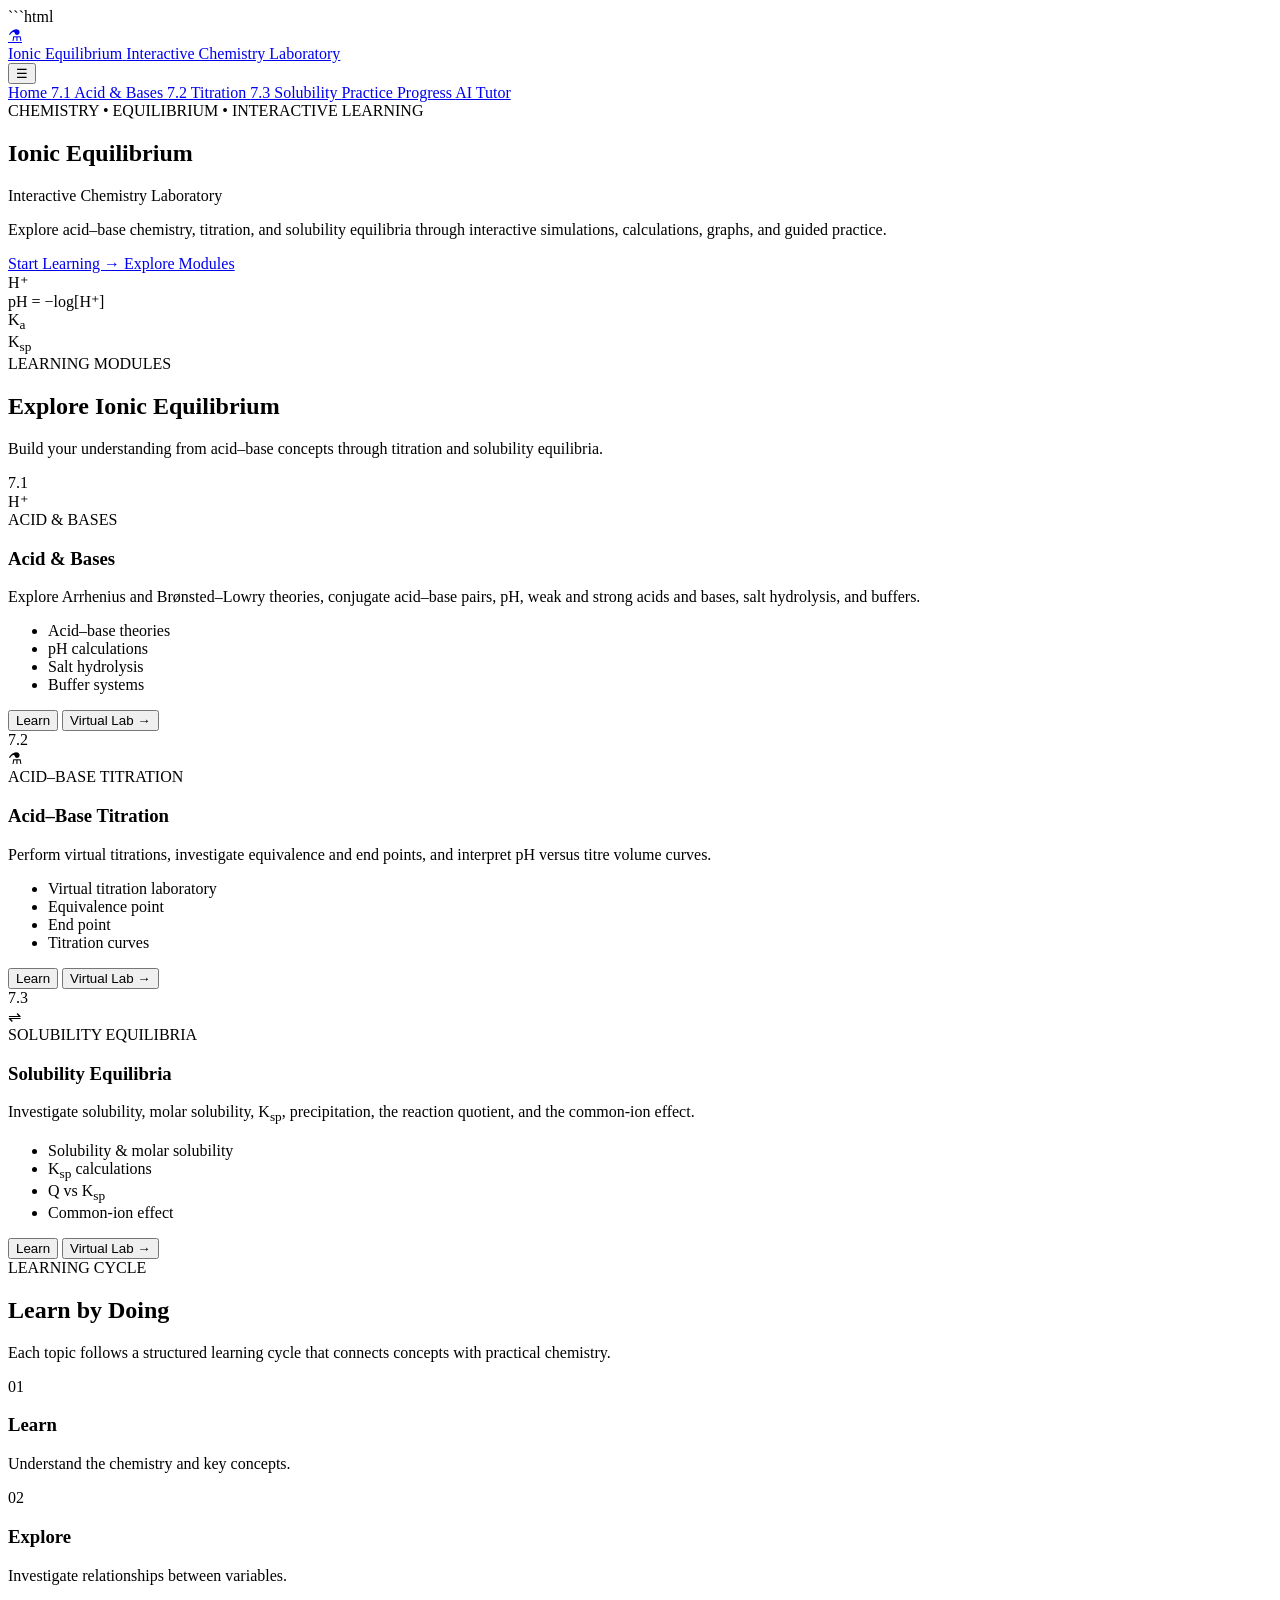
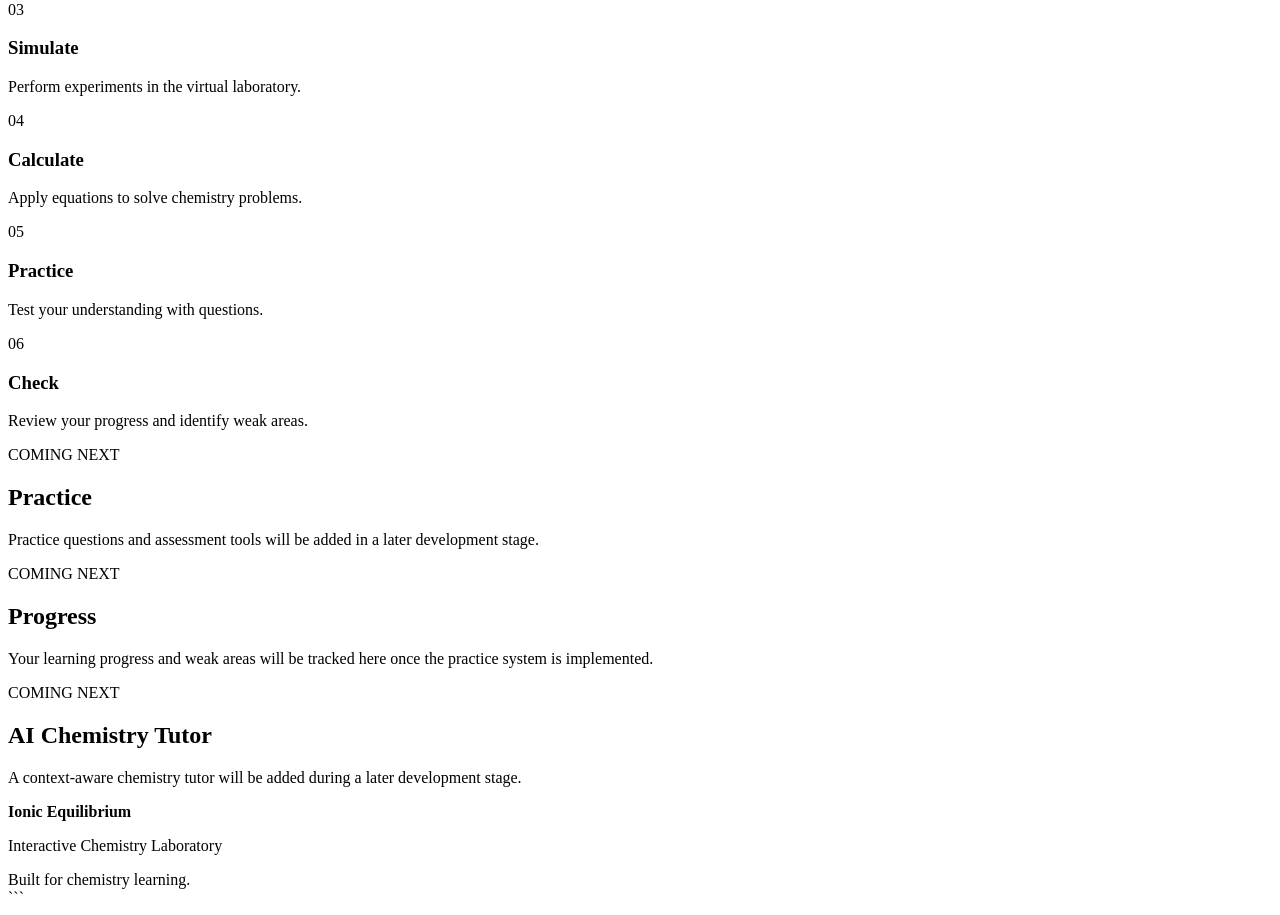
==== index.html @ eccb5e47 "Add initial HTML structure for chemistry laboratoryAdd website homepage This file contains the compl" ====
```html
<!DOCTYPE html>
<html lang="en">
<head>
    <meta charset="UTF-8">
    <meta name="viewport" content="width=device-width, initial-scale=1.0">

    <title>Ionic Equilibrium — Interactive Chemistry Laboratory</title>

    <meta
        name="description"
        content="An interactive chemistry learning platform for Ionic Equilibrium."
    >

    <link rel="stylesheet" href="style.css">
</head>

<body>

    <!-- =========================
         HEADER / NAVIGATION
    ========================== -->
    <header class="site-header">
        <div class="header-container">

            <a href="index.html" class="brand">
                <div class="brand-icon">⚗</div>

                <div class="brand-text">
                    <span class="brand-title">Ionic Equilibrium</span>
                    <span class="brand-subtitle">Interactive Chemistry Laboratory</span>
                </div>
            </a>

            <button
                class="mobile-menu-button"
                id="mobileMenuButton"
                aria-label="Open navigation menu"
                aria-expanded="false"
            >
                ☰
            </button>

            <nav class="main-navigation" id="mainNavigation">

                <a href="index.html" class="nav-link active">
                    Home
                </a>

                <a href="#acid-bases" class="nav-link">
                    7.1 Acid &amp; Bases
                </a>

                <a href="#titration" class="nav-link">
                    7.2 Titration
                </a>

                <a href="#solubility" class="nav-link">
                    7.3 Solubility
                </a>

                <a href="#practice" class="nav-link">
                    Practice
                </a>

                <a href="#progress" class="nav-link">
                    Progress
                </a>

                <a href="#tutor" class="nav-link">
                    AI Tutor
                </a>

            </nav>

        </div>
    </header>


    <!-- =========================
         MAIN CONTENT
    ========================== -->
    <main>

        <!-- HERO -->
        <section class="hero-section">

            <div class="hero-container">

                <div class="hero-content">

                    <span class="eyebrow">
                        CHEMISTRY • EQUILIBRIUM • INTERACTIVE LEARNING
                    </span>

                    <h1>
                        Ionic
                        <span>Equilibrium</span>
                    </h1>

                    <p class="hero-subtitle">
                        Interactive Chemistry Laboratory
                    </p>

                    <p class="hero-description">
                        Explore acid–base chemistry, titration, and solubility
                        equilibria through interactive simulations, calculations,
                        graphs, and guided practice.
                    </p>

                    <div class="hero-actions">

                        <a href="#modules" class="button button-primary">
                            Start Learning
                            <span>→</span>
                        </a>

                        <a href="#modules" class="button button-secondary">
                            Explore Modules
                        </a>

                    </div>

                </div>


                <!-- HERO SCIENCE VISUAL -->
                <div class="hero-visual">

                    <div class="molecule-orbit orbit-one">
                        <div class="electron"></div>
                    </div>

                    <div class="molecule-orbit orbit-two">
                        <div class="electron"></div>
                    </div>

                    <div class="molecule-core">
                        <span>H⁺</span>
                    </div>

                    <div class="floating-formula formula-one">
                        pH = −log[H⁺]
                    </div>

                    <div class="floating-formula formula-two">
                        K<sub>a</sub>
                    </div>

                    <div class="floating-formula formula-three">
                        K<sub>sp</sub>
                    </div>

                </div>

            </div>

        </section>


        <!-- MODULES -->
        <section class="modules-section" id="modules">

            <div class="section-container">

                <div class="section-heading">

                    <span class="section-label">
                        LEARNING MODULES
                    </span>

                    <h2>
                        Explore Ionic Equilibrium
                    </h2>

                    <p>
                        Build your understanding from acid–base concepts
                        through titration and solubility equilibria.
                    </p>

                </div>


                <div class="module-grid">

                    <!-- 7.1 -->
                    <article class="module-card" id="acid-bases">

                        <div class="module-number">
                            7.1
                        </div>

                        <div class="module-icon acid-icon">
                            H⁺
                        </div>

                        <div class="module-content">

                            <span class="module-category">
                                ACID &amp; BASES
                            </span>

                            <h3>
                                Acid &amp; Bases
                            </h3>

                            <p>
                                Explore Arrhenius and Brønsted–Lowry theories,
                                conjugate acid–base pairs, pH, weak and strong
                                acids and bases, salt hydrolysis, and buffers.
                            </p>

                            <ul class="module-topics">
                                <li>Acid–base theories</li>
                                <li>pH calculations</li>
                                <li>Salt hydrolysis</li>
                                <li>Buffer systems</li>
                            </ul>

                            <div class="module-actions">

                                <button
                                    class="module-button learn-button"
                                    data-module="acid-bases"
                                >
                                    Learn
                                </button>

                                <button
                                    class="module-button lab-button"
                                    data-module="acid-bases"
                                >
                                    Virtual Lab
                                    <span>→</span>
                                </button>

                            </div>

                        </div>

                    </article>


                    <!-- 7.2 -->
                    <article class="module-card" id="titration">

                        <div class="module-number">
                            7.2
                        </div>

                        <div class="module-icon titration-icon">
                            ⚗
                        </div>

                        <div class="module-content">

                            <span class="module-category">
                                ACID–BASE TITRATION
                            </span>

                            <h3>
                                Acid–Base Titration
                            </h3>

                            <p>
                                Perform virtual titrations, investigate
                                equivalence and end points, and interpret
                                pH versus titre volume curves.
                            </p>

                            <ul class="module-topics">
                                <li>Virtual titration laboratory</li>
                                <li>Equivalence point</li>
                                <li>End point</li>
                                <li>Titration curves</li>
                            </ul>

                            <div class="module-actions">

                                <button
                                    class="module-button learn-button"
                                    data-module="titration"
                                >
                                    Learn
                                </button>

                                <button
                                    class="module-button lab-button"
                                    data-module="titration"
                                >
                                    Virtual Lab
                                    <span>→</span>
                                </button>

                            </div>

                        </div>

                    </article>


                    <!-- 7.3 -->
                    <article class="module-card" id="solubility">

                        <div class="module-number">
                            7.3
                        </div>

                        <div class="module-icon solubility-icon">
                            ⇌
                        </div>

                        <div class="module-content">

                            <span class="module-category">
                                SOLUBILITY EQUILIBRIA
                            </span>

                            <h3>
                                Solubility Equilibria
                            </h3>

                            <p>
                                Investigate solubility, molar solubility,
                                K<sub>sp</sub>, precipitation, the reaction
                                quotient, and the common-ion effect.
                            </p>

                            <ul class="module-topics">
                                <li>Solubility &amp; molar solubility</li>
                                <li>K<sub>sp</sub> calculations</li>
                                <li>Q vs K<sub>sp</sub></li>
                                <li>Common-ion effect</li>
                            </ul>

                            <div class="module-actions">

                                <button
                                    class="module-button learn-button"
                                    data-module="solubility"
                                >
                                    Learn
                                </button>

                                <button
                                    class="module-button lab-button"
                                    data-module="solubility"
                                >
                                    Virtual Lab
                                    <span>→</span>
                                </button>

                            </div>

                        </div>

                    </article>

                </div>

            </div>

        </section>


        <!-- LEARNING CYCLE -->
        <section class="learning-cycle-section">

            <div class="section-container">

                <div class="section-heading">

                    <span class="section-label">
                        LEARNING CYCLE
                    </span>

                    <h2>
                        Learn by Doing
                    </h2>

                    <p>
                        Each topic follows a structured learning cycle
                        that connects concepts with practical chemistry.
                    </p>

                </div>


                <div class="cycle-grid">

                    <div class="cycle-item">
                        <div class="cycle-number">01</div>
                        <h3>Learn</h3>
                        <p>Understand the chemistry and key concepts.</p>
                    </div>

                    <div class="cycle-item">
                        <div class="cycle-number">02</div>
                        <h3>Explore</h3>
                        <p>Investigate relationships between variables.</p>
                    </div>

                    <div class="cycle-item">
                        <div class="cycle-number">03</div>
                        <h3>Simulate</h3>
                        <p>Perform experiments in the virtual laboratory.</p>
                    </div>

                    <div class="cycle-item">
                        <div class="cycle-number">04</div>
                        <h3>Calculate</h3>
                        <p>Apply equations to solve chemistry problems.</p>
                    </div>

                    <div class="cycle-item">
                        <div class="cycle-number">05</div>
                        <h3>Practice</h3>
                        <p>Test your understanding with questions.</p>
                    </div>

                    <div class="cycle-item">
                        <div class="cycle-number">06</div>
                        <h3>Check</h3>
                        <p>Review your progress and identify weak areas.</p>
                    </div>

                </div>

            </div>

        </section>


        <!-- PLACEHOLDER SECTIONS -->
        <section class="placeholder-section" id="practice">

            <div class="section-container">

                <span class="section-label">COMING NEXT</span>

                <h2>Practice</h2>

                <p>
                    Practice questions and assessment tools will be added
                    in a later development stage.
                </p>

            </div>

        </section>


        <section class="placeholder-section" id="progress">

            <div class="section-container">

                <span class="section-label">COMING NEXT</span>

                <h2>Progress</h2>

                <p>
                    Your learning progress and weak areas will be tracked
                    here once the practice system is implemented.
                </p>

            </div>

        </section>


        <section class="placeholder-section" id="tutor">

            <div class="section-container">

                <span class="section-label">COMING NEXT</span>

                <h2>AI Chemistry Tutor</h2>

                <p>
                    A context-aware chemistry tutor will be added during
                    a later development stage.
                </p>

            </div>

        </section>

    </main>


    <!-- =========================
         FOOTER
    ========================== -->
    <footer class="site-footer">

        <div class="footer-container">

            <div>
                <strong>Ionic Equilibrium</strong>
                <p>Interactive Chemistry Laboratory</p>
            </div>

            <div class="footer-note">
                Built for chemistry learning.
            </div>

        </div>

    </footer>


    <!-- JAVASCRIPT -->
    <script src="script.js"></script>

</body>
</html>
```
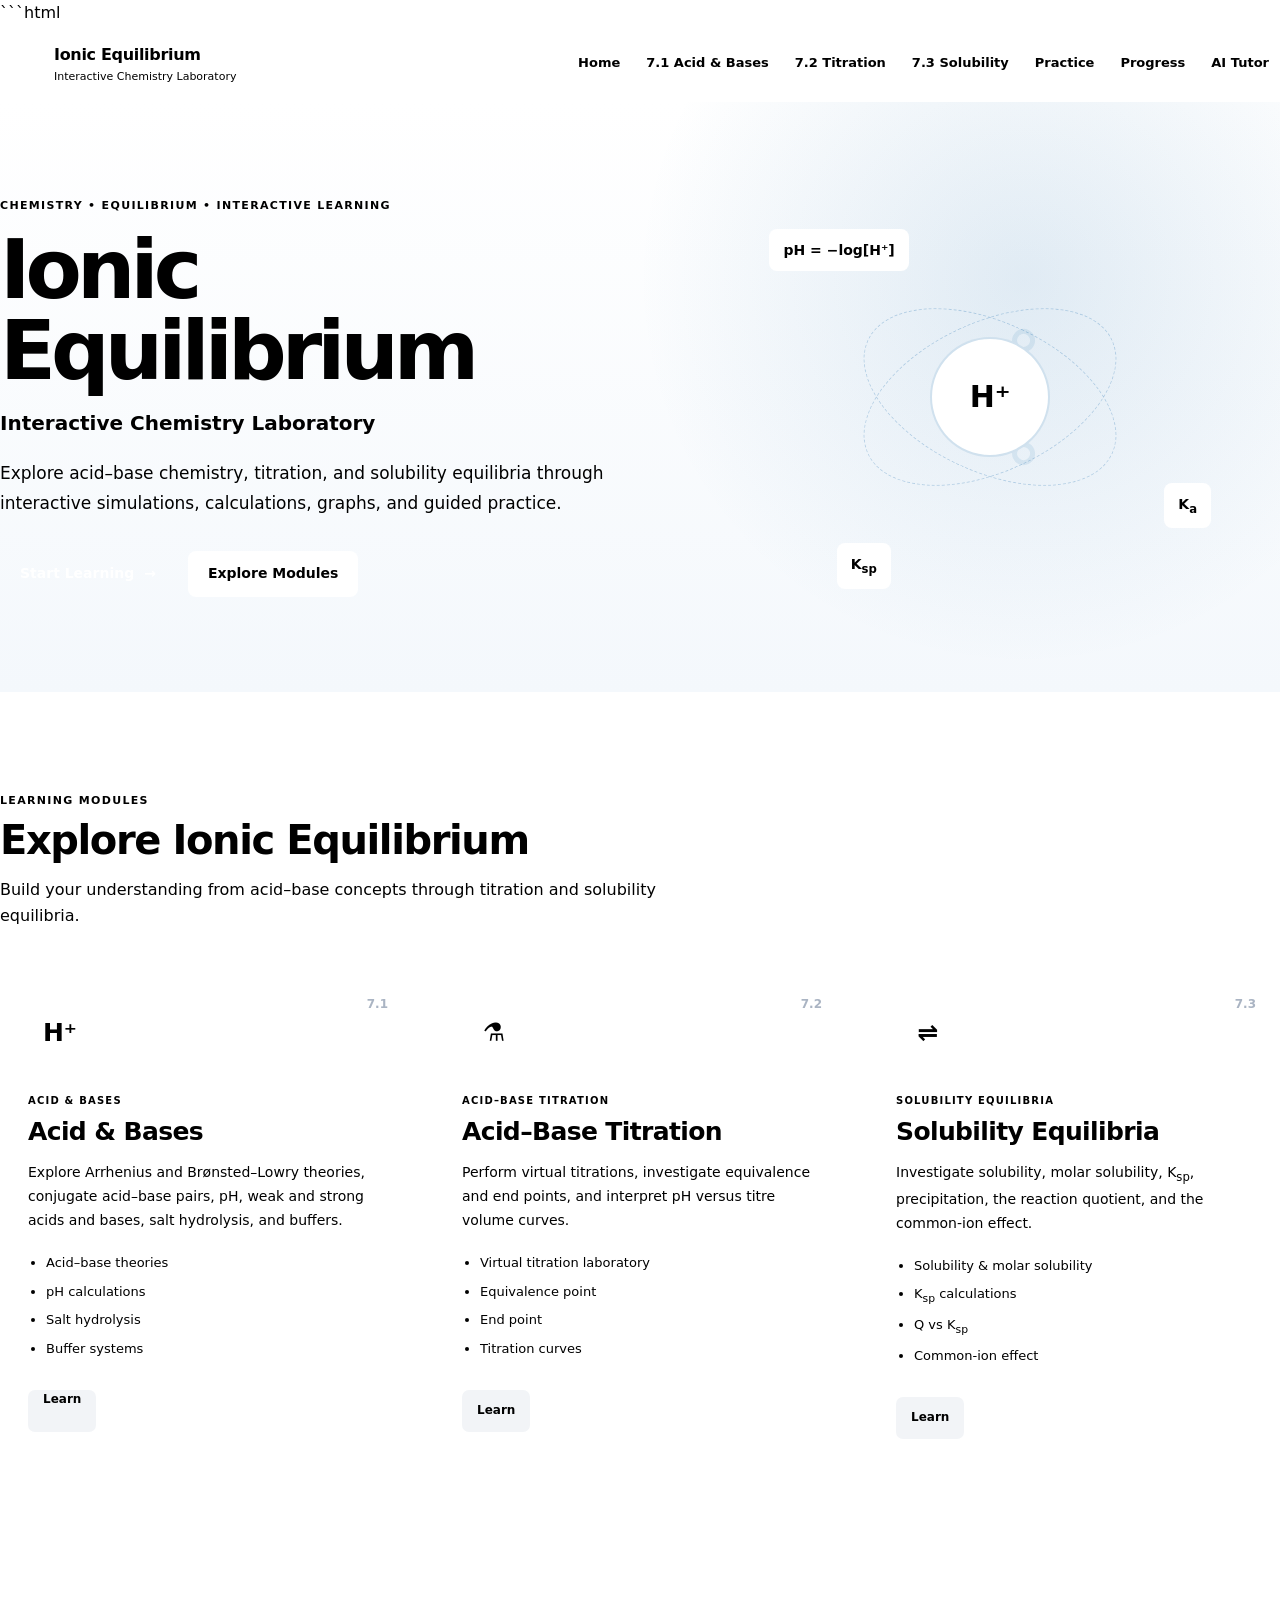
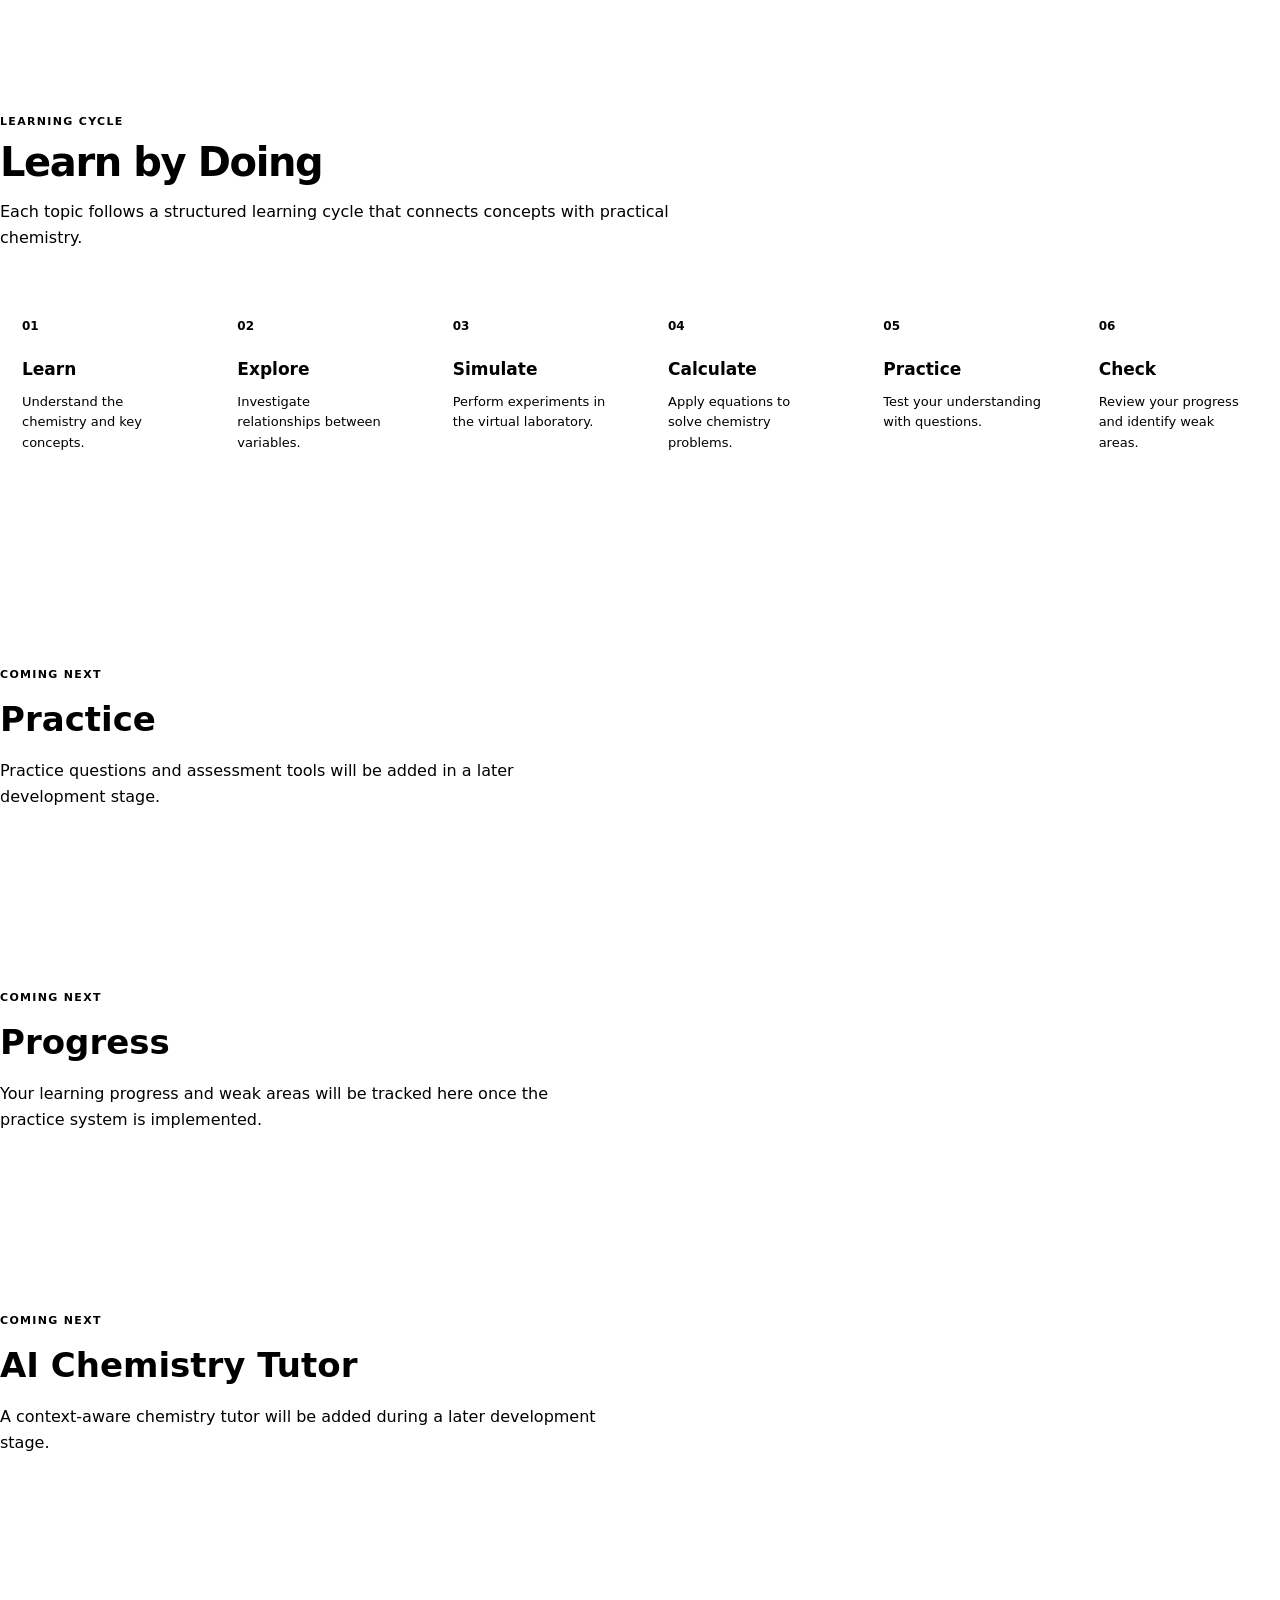
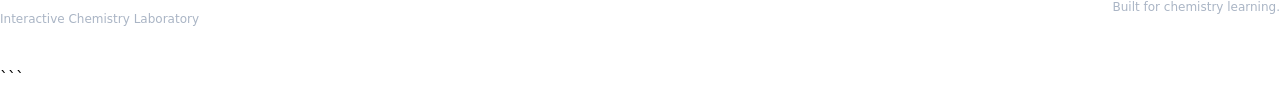
==== commit f08a9481: "Update buttons for acid-bases module Replaced 'Learn' button with a link and updated 'Virtual Lab' b" ====
--- a/index.html
+++ b/index.html
@@ -218,21 +218,20 @@
                             </ul>
 
                             <div class="module-actions">
-
-                                <button
-                                    class="module-button learn-button"
-                                    data-module="acid-bases"
-                                >
-                                    Learn
-                                </button>
-
-                                <button
-                                    class="module-button lab-button"
-                                    data-module="acid-bases"
-                                >
-                                    Virtual Lab
-                                    <span>→</span>
-                                </button>
+<a
+    href="pages/acid-bases.html"
+    class="module-button learn-button"
+>
+    Learn
+</a>
+
+<button
+    class="module-button lab-button"
+    data-module="acid-bases"
+>
+    Virtual Lab
+    <span>→</span>
+</button>
 
                             </div>
 
--- a/style.css
+++ b/style.css
@@ -0,0 +1,1689 @@
+```css
+/* =========================================
+   IONIC EQUILIBRIUM
+   GLOBAL STYLES
+========================================= */
+
+:root {
+    --bg-main: #f7f9fc;
+    --bg-white: #ffffff;
+    --bg-dark: #101827;
+
+    --text-main: #172033;
+    --text-secondary: #647086;
+    --text-light: #ffffff;
+
+    --border: #e2e7ef;
+
+    --primary: #1769aa;
+    --primary-dark: #0f4f83;
+    --primary-light: #e8f3fb;
+
+    --acid: #c0395f;
+    --acid-light: #faedf1;
+
+    --titration: #287f72;
+    --titration-light: #eaf6f3;
+
+    --solubility: #6956a5;
+    --solubility-light: #f0edfa;
+
+    --shadow-small: 0 4px 14px rgba(20, 35, 55, 0.06);
+    --shadow-medium: 0 12px 35px rgba(20, 35, 55, 0.10);
+
+    --radius-small: 8px;
+    --radius-medium: 14px;
+    --radius-large: 22px;
+
+    --max-width: 1200px;
+}
+
+
+/* =========================================
+   RESET
+========================================= */
+
+* {
+    margin: 0;
+    padding: 0;
+    box-sizing: border-box;
+}
+
+html {
+    scroll-behavior: smooth;
+}
+
+body {
+    font-family:
+        Inter,
+        ui-sans-serif,
+        system-ui,
+        -apple-system,
+        BlinkMacSystemFont,
+        "Segoe UI",
+        sans-serif;
+
+    background: var(--bg-main);
+    color: var(--text-main);
+    line-height: 1.6;
+}
+
+button,
+a {
+    font: inherit;
+}
+
+button {
+    cursor: pointer;
+}
+
+a {
+    color: inherit;
+    text-decoration: none;
+}
+
+
+/* =========================================
+   HEADER
+========================================= */
+
+.site-header {
+    position: sticky;
+    top: 0;
+    z-index: 1000;
+
+    background: rgba(255, 255, 255, 0.96);
+    border-bottom: 1px solid var(--border);
+
+    backdrop-filter: blur(12px);
+}
+
+.header-container {
+    width: min(var(--max-width), calc(100% - 40px));
+    margin: 0 auto;
+
+    min-height: 76px;
+
+    display: flex;
+    align-items: center;
+    justify-content: space-between;
+    gap: 30px;
+}
+
+.brand {
+    display: flex;
+    align-items: center;
+    gap: 12px;
+
+    flex-shrink: 0;
+}
+
+.brand-icon {
+    width: 42px;
+    height: 42px;
+
+    display: grid;
+    place-items: center;
+
+    border-radius: 11px;
+
+    background: var(--primary);
+    color: white;
+
+    font-size: 22px;
+}
+
+.brand-text {
+    display: flex;
+    flex-direction: column;
+}
+
+.brand-title {
+    font-size: 16px;
+    font-weight: 800;
+    letter-spacing: -0.02em;
+}
+
+.brand-subtitle {
+    font-size: 11px;
+    color: var(--text-secondary);
+}
+
+.main-navigation {
+    display: flex;
+    align-items: center;
+    gap: 4px;
+}
+
+.nav-link {
+    padding: 9px 11px;
+
+    border-radius: 7px;
+
+    color: var(--text-secondary);
+
+    font-size: 13px;
+    font-weight: 600;
+
+    transition:
+        background 0.2s ease,
+        color 0.2s ease;
+}
+
+.nav-link:hover {
+    background: var(--primary-light);
+    color: var(--primary);
+}
+
+.nav-link.active {
+    background: var(--primary-light);
+    color: var(--primary);
+}
+
+.mobile-menu-button {
+    display: none;
+
+    border: 0;
+    background: transparent;
+
+    font-size: 25px;
+    color: var(--text-main);
+}
+
+
+/* =========================================
+   GENERAL SECTIONS
+========================================= */
+
+.section-container {
+    width: min(var(--max-width), calc(100% - 40px));
+    margin: 0 auto;
+}
+
+.section-heading {
+    max-width: 700px;
+    margin-bottom: 45px;
+}
+
+.section-label,
+.eyebrow {
+    display: inline-block;
+
+    color: var(--primary);
+
+    font-size: 11px;
+    font-weight: 800;
+    letter-spacing: 0.12em;
+}
+
+.section-heading h2 {
+    margin-top: 8px;
+
+    font-size: clamp(28px, 4vw, 40px);
+    line-height: 1.15;
+
+    letter-spacing: -0.035em;
+}
+
+.section-heading p {
+    margin-top: 14px;
+
+    color: var(--text-secondary);
+    font-size: 16px;
+}
+
+
+/* =========================================
+   HERO
+========================================= */
+
+.hero-section {
+    position: relative;
+    overflow: hidden;
+
+    background:
+        radial-gradient(
+            circle at 80% 30%,
+            rgba(23, 105, 170, 0.12),
+            transparent 35%
+        ),
+        linear-gradient(
+            180deg,
+            #ffffff 0%,
+            #f4f8fc 100%
+        );
+
+    border-bottom: 1px solid var(--border);
+}
+
+.hero-container {
+    width: min(var(--max-width), calc(100% - 40px));
+    min-height: 590px;
+
+    margin: 0 auto;
+
+    display: grid;
+    grid-template-columns: 1.05fr 0.95fr;
+
+    align-items: center;
+
+    gap: 60px;
+
+    overflow: visible;
+}
+
+.hero-content {
+    padding: 80px 0;
+    min-width: 0;
+}
+.hero-content h1 {
+    margin-top: 16px;
+
+    font-size: clamp(52px, 7vw, 82px);
+    line-height: 0.98;
+
+    letter-spacing: -0.06em;
+}
+
+.hero-content h1 span {
+    display: block;
+    color: var(--primary);
+}
+
+.hero-subtitle {
+    margin-top: 16px;
+
+    font-size: 20px;
+    font-weight: 700;
+}
+
+.hero-description {
+    max-width: 620px;
+
+    margin-top: 20px;
+
+    color: var(--text-secondary);
+
+    font-size: 17px;
+    line-height: 1.75;
+}
+
+.hero-actions {
+    display: flex;
+    flex-wrap: wrap;
+    gap: 12px;
+
+    margin-top: 32px;
+}
+
+.button {
+    display: inline-flex;
+    align-items: center;
+    justify-content: center;
+    gap: 10px;
+
+    min-height: 46px;
+    padding: 0 20px;
+
+    border-radius: 8px;
+
+    font-size: 14px;
+    font-weight: 700;
+
+    transition:
+        transform 0.2s ease,
+        box-shadow 0.2s ease,
+        background 0.2s ease;
+}
+
+.button:hover {
+    transform: translateY(-2px);
+}
+
+.button-primary {
+    background: var(--primary);
+    color: #ffffff;
+
+    box-shadow: var(--shadow-small);
+}
+
+.button-primary:hover {
+    background: var(--primary-dark);
+    box-shadow: var(--shadow-medium);
+}
+
+.button-secondary {
+    background: white;
+
+    border: 1px solid var(--border);
+
+    color: var(--text-main);
+}
+
+.button-secondary:hover {
+    border-color: var(--primary);
+    color: var(--primary);
+}
+
+
+/* =========================================
+   HERO VISUAL
+========================================= */
+
+.hero-visual {
+    position: relative;
+
+    width: min(100%, 480px);
+    aspect-ratio: 1;
+
+    margin: 0 auto;
+}
+
+.molecule-core {
+    position: absolute;
+
+    left: 50%;
+    top: 50%;
+
+    width: 120px;
+    height: 120px;
+
+    transform: translate(-50%, -50%);
+
+    display: grid;
+    place-items: center;
+
+    border-radius: 50%;
+
+    background: white;
+
+    border: 2px solid rgba(23, 105, 170, 0.2);
+
+    box-shadow:
+        0 0 0 18px rgba(23, 105, 170, 0.04),
+        0 0 0 38px rgba(23, 105, 170, 0.025),
+        var(--shadow-medium);
+
+    color: var(--primary);
+
+    font-size: 30px;
+    font-weight: 800;
+}
+
+.molecule-orbit {
+    position: absolute;
+
+    left: 50%;
+    top: 50%;
+
+    border: 1px dashed rgba(23, 105, 170, 0.25);
+
+    border-radius: 50%;
+
+    transform: translate(-50%, -50%);
+}
+
+.orbit-one {
+    width: 270px;
+    height: 150px;
+
+    transform:
+        translate(-50%, -50%)
+        rotate(25deg);
+}
+
+.orbit-two {
+    width: 270px;
+    height: 150px;
+
+    transform:
+        translate(-50%, -50%)
+        rotate(-25deg);
+}
+
+.electron {
+    position: absolute;
+
+    width: 13px;
+    height: 13px;
+
+    border-radius: 50%;
+
+    background: var(--primary);
+
+    box-shadow:
+        0 0 0 5px rgba(23, 105, 170, 0.1);
+}
+
+.orbit-one .electron {
+    top: 2px;
+    left: 50%;
+}
+
+.orbit-two .electron {
+    bottom: 2px;
+    left: 50%;
+}
+
+.floating-formula {
+    position: absolute;
+
+    padding: 10px 14px;
+
+    background: white;
+
+    border: 1px solid var(--border);
+
+    border-radius: 8px;
+
+    box-shadow: var(--shadow-small);
+
+    color: var(--text-main);
+
+    font-size: 14px;
+    font-weight: 700;
+}
+
+.formula-one {
+    top: 15%;
+    left: 4%;
+}
+
+.formula-two {
+    top: 68%;
+    right: 4%;
+}
+
+.formula-three {
+    bottom: 10%;
+    left: 18%;
+}
+
+
+/* =========================================
+   MODULES
+========================================= */
+
+.modules-section {
+    padding: 100px 0;
+    background: white;
+}
+
+.module-grid {
+    display: grid;
+
+    grid-template-columns:
+        repeat(3, minmax(0, 1fr));
+
+    gap: 22px;
+}
+
+.module-card {
+    position: relative;
+
+    display: flex;
+    flex-direction: column;
+
+    min-height: 540px;
+
+    padding: 28px;
+
+    background: white;
+
+    border: 1px solid var(--border);
+    border-radius: var(--radius-large);
+
+    box-shadow: var(--shadow-small);
+
+    overflow: hidden;
+
+    transition:
+        transform 0.25s ease,
+        box-shadow 0.25s ease,
+        border-color 0.25s ease;
+}
+
+.module-card:hover {
+    transform: translateY(-5px);
+
+    box-shadow: var(--shadow-medium);
+
+    border-color: #ccd5e2;
+}
+
+.module-number {
+    position: absolute;
+
+    top: 22px;
+    right: 24px;
+
+    color: #aab4c3;
+
+    font-size: 12px;
+    font-weight: 800;
+}
+
+.module-icon {
+    width: 64px;
+    height: 64px;
+
+    display: grid;
+    place-items: center;
+
+    margin-bottom: 28px;
+
+    border-radius: 16px;
+
+    font-size: 25px;
+    font-weight: 800;
+}
+
+.acid-icon {
+    background: var(--acid-light);
+    color: var(--acid);
+}
+
+.titration-icon {
+    background: var(--titration-light);
+    color: var(--titration);
+}
+
+.solubility-icon {
+    background: var(--solubility-light);
+    color: var(--solubility);
+}
+
+.module-category {
+    font-size: 10px;
+    font-weight: 800;
+    letter-spacing: 0.12em;
+    color: var(--text-secondary);
+}
+
+.module-content h3 {
+    margin-top: 8px;
+
+    font-size: 25px;
+    line-height: 1.2;
+
+    letter-spacing: -0.025em;
+}
+
+.module-content > p {
+    margin-top: 14px;
+
+    color: var(--text-secondary);
+
+    font-size: 14px;
+    line-height: 1.7;
+}
+
+.module-topics {
+    display: grid;
+    gap: 8px;
+
+    margin-top: 20px;
+    padding-left: 18px;
+
+    color: var(--text-secondary);
+
+    font-size: 13px;
+}
+
+.module-topics li::marker {
+    color: var(--primary);
+}
+
+.module-actions {
+    display: flex;
+    gap: 9px;
+
+    margin-top: auto;
+    padding-top: 30px;
+}
+
+.module-button {
+    min-height: 42px;
+
+    padding: 0 15px;
+
+    border-radius: 7px;
+
+    font-size: 12px;
+    font-weight: 700;
+
+    transition: 0.2s ease;
+}
+
+.learn-button {
+    background: #f2f4f7;
+
+    border: 1px solid var(--border);
+
+    color: var(--text-main);
+}
+
+.learn-button:hover {
+    background: #e8ecf1;
+}
+
+.lab-button {
+    flex: 1;
+
+    background: var(--primary);
+
+    border: 1px solid var(--primary);
+
+    color: white;
+}
+
+.lab-button:hover {
+    background: var(--primary-dark);
+}
+
+.lab-button span {
+    margin-left: 5px;
+}
+
+
+/* =========================================
+   LEARNING CYCLE
+========================================= */
+
+.learning-cycle-section {
+    padding: 100px 0;
+
+    background: var(--bg-main);
+}
+
+.cycle-grid {
+    display: grid;
+
+    grid-template-columns:
+        repeat(6, minmax(0, 1fr));
+
+    gap: 12px;
+}
+
+.cycle-item {
+    min-height: 180px;
+
+    padding: 22px;
+
+    background: white;
+
+    border: 1px solid var(--border);
+
+    border-radius: var(--radius-medium);
+}
+
+.cycle-number {
+    margin-bottom: 20px;
+
+    color: var(--primary);
+
+    font-size: 12px;
+    font-weight: 800;
+}
+
+.cycle-item h3 {
+    font-size: 17px;
+}
+
+.cycle-item p {
+    margin-top: 8px;
+
+    color: var(--text-secondary);
+
+    font-size: 13px;
+    line-height: 1.6;
+}
+
+
+/* =========================================
+   PLACEHOLDER SECTIONS
+========================================= */
+
+.placeholder-section {
+    padding: 90px 0;
+
+    background: white;
+
+    border-top: 1px solid var(--border);
+}
+
+.placeholder-section h2 {
+    margin-top: 8px;
+
+    font-size: 34px;
+}
+
+.placeholder-section p {
+    max-width: 600px;
+
+    margin-top: 12px;
+
+    color: var(--text-secondary);
+}
+
+
+/* =========================================
+   FOOTER
+========================================= */
+
+.site-footer {
+    background: var(--bg-dark);
+
+    color: white;
+}
+
+.footer-container {
+    width: min(var(--max-width), calc(100% - 40px));
+
+    min-height: 120px;
+
+    margin: 0 auto;
+
+    display: flex;
+    align-items: center;
+    justify-content: space-between;
+
+    gap: 30px;
+}
+
+.footer-container strong {
+    font-size: 15px;
+}
+
+.footer-container p,
+.footer-note {
+    margin-top: 4px;
+
+    color: #aab5c5;
+
+    font-size: 12px;
+}
+
+
+/* =========================================
+   RESPONSIVE
+========================================= */
+
+@media (max-width: 1050px) {
+
+    .main-navigation {
+        gap: 0;
+    }
+
+    .nav-link {
+        padding: 8px;
+        font-size: 12px;
+    }
+
+    .hero-container {
+        gap: 30px;
+    }
+
+    .module-grid {
+        grid-template-columns: 1fr;
+    }
+
+    .module-card {
+        min-height: auto;
+    }
+
+    .cycle-grid {
+        grid-template-columns:
+            repeat(3, minmax(0, 1fr));
+    }
+}
+
+
+@media (max-width: 800px) {
+
+    .header-container {
+        min-height: 68px;
+    }
+
+    .mobile-menu-button {
+        display: block;
+    }
+
+    .main-navigation {
+        position: absolute;
+
+        top: 68px;
+        left: 0;
+        right: 0;
+
+        display: none;
+        flex-direction: column;
+        align-items: stretch;
+
+        padding: 10px 20px 20px;
+
+        background: white;
+
+        border-bottom: 1px solid var(--border);
+
+        box-shadow: var(--shadow-medium);
+    }
+
+    .main-navigation.open {
+        display: flex;
+    }
+
+    .nav-link {
+        padding: 13px;
+    }
+
+    .hero-container {
+        grid-template-columns: 1fr;
+
+        text-align: center;
+
+        padding-top: 30px;
+        padding-bottom: 50px;
+    }
+
+    .hero-content {
+        padding: 50px 0 20px;
+    }
+
+    .hero-description {
+        margin-left: auto;
+        margin-right: auto;
+    }
+
+    .hero-actions {
+        justify-content: center;
+    }
+
+    .hero-visual {
+        width: min(90%, 400px);
+    }
+
+    .section-heading {
+        margin-bottom: 32px;
+    }
+
+    .cycle-grid {
+        grid-template-columns:
+            repeat(2, minmax(0, 1fr));
+    }
+}
+
+
+@media (max-width: 520px) {
+
+    .header-container,
+    .section-container,
+    .hero-container,
+    .footer-container {
+        width: min(100% - 28px, var(--max-width));
+    }
+
+    .brand-subtitle {
+        display: none;
+    }
+
+    .hero-content h1 {
+        font-size: 52px;
+    }
+
+    .hero-subtitle {
+        font-size: 17px;
+    }
+
+    .hero-description {
+        font-size: 15px;
+    }
+
+    .hero-actions {
+        flex-direction: column;
+    }
+
+    .button {
+        width: 100%;
+    }
+
+    .hero-visual {
+        width: 100%;
+    }
+
+    .molecule-core {
+        width: 90px;
+        height: 90px;
+        font-size: 24px;
+    }
+
+    .orbit-one,
+    .orbit-two {
+        width: 220px;
+        height: 125px;
+    }
+
+    .floating-formula {
+        font-size: 11px;
+        padding: 8px 10px;
+    }
+
+    .modules-section,
+    .learning-cycle-section {
+        padding: 70px 0;
+    }
+
+    .module-card {
+        padding: 22px;
+    }
+
+    .cycle-grid {
+        grid-template-columns: 1fr;
+    }
+
+    .footer-container {
+        padding: 25px 0;
+
+        flex-direction: column;
+        align-items: flex-start;
+    }
+   /* =========================================
+   7.1 ACID & BASES PAGE
+========================================= */
+
+.module-page-hero {
+    padding: 70px 0 80px;
+
+    background:
+        radial-gradient(
+            circle at 85% 35%,
+            rgba(192, 57, 95, 0.10),
+            transparent 32%
+        ),
+        linear-gradient(
+            180deg,
+            #ffffff 0%,
+            #f8fafc 100%
+        );
+
+    border-bottom: 1px solid var(--border);
+}
+
+.back-link {
+    display: inline-block;
+
+    color: var(--text-secondary);
+
+    font-size: 13px;
+    font-weight: 600;
+
+    transition: color 0.2s ease;
+}
+
+.back-link:hover {
+    color: var(--primary);
+}
+
+.module-page-heading {
+    display: flex;
+
+    align-items: center;
+    justify-content: space-between;
+
+    gap: 40px;
+
+    margin-top: 35px;
+}
+
+.module-page-heading h1 {
+    margin-top: 8px;
+
+    font-size: clamp(42px, 6vw, 64px);
+
+    line-height: 1;
+
+    letter-spacing: -0.05em;
+}
+
+.module-page-heading p {
+    max-width: 650px;
+
+    margin-top: 18px;
+
+    color: var(--text-secondary);
+
+    font-size: 17px;
+}
+
+.module-symbol {
+    width: 130px;
+    height: 130px;
+
+    display: grid;
+    place-items: center;
+
+    flex-shrink: 0;
+
+    border-radius: 30px;
+
+    font-size: 42px;
+    font-weight: 800;
+}
+
+.acid-page-symbol {
+    background: var(--acid-light);
+    color: var(--acid);
+
+    border: 1px solid rgba(192, 57, 95, 0.12);
+}
+
+
+/* =========================================
+   LEARNING OUTCOMES
+========================================= */
+
+.learning-outcomes-section {
+    padding: 90px 0;
+
+    background: white;
+}
+
+.outcomes-grid {
+    display: grid;
+
+    grid-template-columns:
+        repeat(3, minmax(0, 1fr));
+
+    gap: 16px;
+}
+
+.outcome-card {
+    position: relative;
+
+    min-height: 210px;
+
+    padding: 25px;
+
+    background: var(--bg-main);
+
+    border: 1px solid var(--border);
+
+    border-radius: var(--radius-medium);
+}
+
+.outcome-number {
+    display: block;
+
+    margin-bottom: 28px;
+
+    color: var(--acid);
+
+    font-size: 11px;
+    font-weight: 800;
+}
+
+.outcome-card h3 {
+    font-size: 18px;
+}
+
+.outcome-card p {
+    margin-top: 9px;
+
+    color: var(--text-secondary);
+
+    font-size: 13px;
+    line-height: 1.65;
+}
+
+
+/* =========================================
+   CORE CONCEPTS
+========================================= */
+
+.learn-section {
+    padding: 100px 0;
+
+    background: var(--bg-main);
+}
+
+.concept-grid {
+    display: grid;
+
+    grid-template-columns:
+        repeat(2, minmax(0, 1fr));
+
+    gap: 20px;
+}
+
+.concept-card {
+    padding: 30px;
+
+    background: white;
+
+    border: 1px solid var(--border);
+
+    border-radius: var(--radius-medium);
+
+    box-shadow: var(--shadow-small);
+}
+
+.concept-number {
+    margin-bottom: 20px;
+
+    color: var(--acid);
+
+    font-size: 11px;
+    font-weight: 800;
+}
+
+.concept-card h3 {
+    font-size: 21px;
+
+    letter-spacing: -0.02em;
+}
+
+.concept-card p {
+    margin-top: 13px;
+
+    color: var(--text-secondary);
+
+    font-size: 14px;
+
+    line-height: 1.7;
+}
+
+.equation-box {
+    margin-top: 18px;
+
+    padding: 17px;
+
+    background: #f8fafc;
+
+    border: 1px solid var(--border);
+
+    border-radius: 9px;
+
+    color: var(--text-main);
+
+    text-align: center;
+
+    font-family:
+        "Times New Roman",
+        Georgia,
+        serif;
+
+    font-size: 20px;
+}
+
+.pair-display {
+    display: flex;
+
+    align-items: center;
+    justify-content: center;
+
+    gap: 20px;
+
+    margin-top: 20px;
+
+    font-family:
+        "Times New Roman",
+        Georgia,
+        serif;
+
+    font-size: 23px;
+    font-weight: 700;
+}
+
+.pair-arrow {
+    color: var(--text-secondary);
+}
+
+
+/* =========================================
+   EXPLORE
+========================================= */
+
+.explore-section {
+    padding: 100px 0;
+
+    background: white;
+}
+
+.explore-grid {
+    display: grid;
+
+    grid-template-columns:
+        repeat(3, minmax(0, 1fr));
+
+    gap: 18px;
+}
+
+.explore-card {
+    display: flex;
+
+    align-items: flex-start;
+
+    gap: 18px;
+
+    padding: 25px;
+
+    background: var(--bg-main);
+
+    border: 1px solid var(--border);
+
+    border-radius: var(--radius-medium);
+}
+
+.explore-icon {
+    width: 55px;
+    height: 55px;
+
+    display: grid;
+    place-items: center;
+
+    flex-shrink: 0;
+
+    background: var(--acid-light);
+
+    border-radius: 12px;
+
+    color: var(--acid);
+
+    font-weight: 800;
+}
+
+.explore-card h3 {
+    font-size: 17px;
+}
+
+.explore-card p {
+    margin-top: 7px;
+
+    color: var(--text-secondary);
+
+    font-size: 13px;
+
+    line-height: 1.6;
+}
+
+.status-badge {
+    display: inline-block;
+
+    margin-top: 15px;
+
+    padding: 4px 8px;
+
+    background: #eef1f5;
+
+    border-radius: 5px;
+
+    color: var(--text-secondary);
+
+    font-size: 9px;
+    font-weight: 800;
+
+    letter-spacing: 0.08em;
+}
+
+
+/* =========================================
+   LAB PREVIEW
+========================================= */
+
+.lab-preview-section {
+    padding: 100px 0;
+
+    background: var(--bg-main);
+}
+
+.lab-preview {
+    display: grid;
+
+    grid-template-columns: 1fr 1fr;
+
+    min-height: 360px;
+
+    overflow: hidden;
+
+    background: var(--bg-dark);
+
+    border-radius: var(--radius-large);
+
+    color: white;
+}
+
+.lab-preview-content {
+    padding: 50px;
+}
+
+.lab-preview-content .section-label {
+    color: #9fc7e7;
+}
+
+.lab-preview-content h2 {
+    margin-top: 10px;
+
+    font-size: 35px;
+
+    line-height: 1.15;
+}
+
+.lab-preview-content p {
+    max-width: 520px;
+
+    margin-top: 16px;
+
+    color: #b9c4d3;
+
+    font-size: 14px;
+
+    line-height: 1.7;
+}
+
+.lab-preview-content .button {
+    margin-top: 25px;
+}
+
+.lab-preview-visual {
+    position: relative;
+
+    min-height: 360px;
+
+    background:
+        radial-gradient(
+            circle at center,
+            rgba(23, 105, 170, 0.35),
+            transparent 60%
+        );
+}
+
+.lab-equipment {
+    position: absolute;
+
+    inset: 0;
+
+    display: grid;
+
+    place-items: center;
+}
+
+.beaker {
+    position: relative;
+
+    width: 130px;
+    height: 150px;
+
+    border:
+        3px solid rgba(255, 255, 255, 0.6);
+
+    border-top: 0;
+
+    border-radius:
+        0 0 20px 20px;
+}
+
+.liquid {
+    position: absolute;
+
+    left: 4px;
+    right: 4px;
+    bottom: 4px;
+
+    height: 65%;
+
+    background:
+        linear-gradient(
+            180deg,
+            rgba(23, 105, 170, 0.5),
+            rgba(23, 105, 170, 0.85)
+        );
+
+    border-radius:
+        0 0 16px 16px;
+}
+
+.ph-meter {
+    position: absolute;
+
+    width: 75px;
+    height: 125px;
+
+    margin-left: 190px;
+
+    background: #222d3d;
+
+    border-radius: 10px;
+
+    transform: rotate(5deg);
+}
+
+.ph-screen {
+    margin: 14px 8px;
+
+    padding: 10px 4px;
+
+    background: #101827;
+
+    color: #8fd3ff;
+
+    text-align: center;
+
+    font-size: 13px;
+}
+
+.ph-probe {
+    position: absolute;
+
+    left: 50%;
+    bottom: -85px;
+
+    width: 5px;
+    height: 90px;
+
+    background: #b7c2cf;
+
+    transform: translateX(-50%);
+}
+
+
+/* =========================================
+   CALCULATIONS
+========================================= */
+
+.calculation-preview-section {
+    padding: 100px 0;
+
+    background: white;
+}
+
+.calculation-tools-grid {
+    display: grid;
+
+    grid-template-columns:
+        repeat(3, minmax(0, 1fr));
+
+    gap: 18px;
+}
+
+.calculation-tool-card {
+    padding: 28px;
+
+    background: var(--bg-main);
+
+    border: 1px solid var(--border);
+
+    border-radius: var(--radius-medium);
+}
+
+.tool-symbol {
+    display: inline-flex;
+
+    min-width: 55px;
+    height: 40px;
+
+    align-items: center;
+    justify-content: center;
+
+    padding: 0 12px;
+
+    background: var(--acid-light);
+
+    border-radius: 8px;
+
+    color: var(--acid);
+
+    font-family:
+        "Times New Roman",
+        Georgia,
+        serif;
+
+    font-size: 18px;
+    font-weight: 700;
+}
+
+.calculation-tool-card h3 {
+    margin-top: 20px;
+
+    font-size: 18px;
+}
+
+.calculation-tool-card p {
+    margin-top: 8px;
+
+    color: var(--text-secondary);
+
+    font-size: 13px;
+}
+
+
+/* =========================================
+   PRACTICE
+========================================= */
+
+.practice-preview-section {
+    padding: 80px 0;
+
+    background: var(--bg-main);
+}
+
+.practice-preview {
+    display: flex;
+
+    align-items: center;
+    justify-content: space-between;
+
+    gap: 30px;
+
+    padding: 40px;
+
+    background: white;
+
+    border: 1px solid var(--border);
+
+    border-radius: var(--radius-large);
+}
+
+.practice-preview h2 {
+    margin-top: 8px;
+
+    font-size: 30px;
+}
+
+.practice-preview p {
+    margin-top: 10px;
+
+    color: var(--text-secondary);
+
+    font-size: 14px;
+}
+
+.practice-preview-icon {
+    width: 80px;
+    height: 80px;
+
+    display: grid;
+    place-items: center;
+
+    flex-shrink: 0;
+
+    border-radius: 50%;
+
+    background: #e9f5ef;
+
+    color: #287f72;
+
+    font-size: 30px;
+    font-weight: 800;
+}
+
+
+/* =========================================
+   7.1 RESPONSIVE
+========================================= */
+
+@media (max-width: 900px) {
+
+    .outcomes-grid {
+        grid-template-columns:
+            repeat(2, minmax(0, 1fr));
+    }
+
+    .explore-grid {
+        grid-template-columns: 1fr;
+    }
+
+    .calculation-tools-grid {
+        grid-template-columns: 1fr;
+    }
+
+    .lab-preview {
+        grid-template-columns: 1fr;
+    }
+
+    .lab-preview-visual {
+        min-height: 300px;
+    }
+
+}
+
+
+@media (max-width: 650px) {
+
+    .module-page-heading {
+        flex-direction: column;
+
+        align-items: flex-start;
+    }
+
+    .module-symbol {
+        width: 90px;
+        height: 90px;
+
+        border-radius: 20px;
+
+        font-size: 30px;
+    }
+
+    .outcomes-grid {
+        grid-template-columns: 1fr;
+    }
+
+    .concept-grid {
+        grid-template-columns: 1fr;
+    }
+
+    .lab-preview-content {
+        padding: 30px;
+    }
+
+    .practice-preview {
+        flex-direction: column;
+
+        align-items: flex-start;
+
+        padding: 30px;
+    }
+
+}
+}
+```
